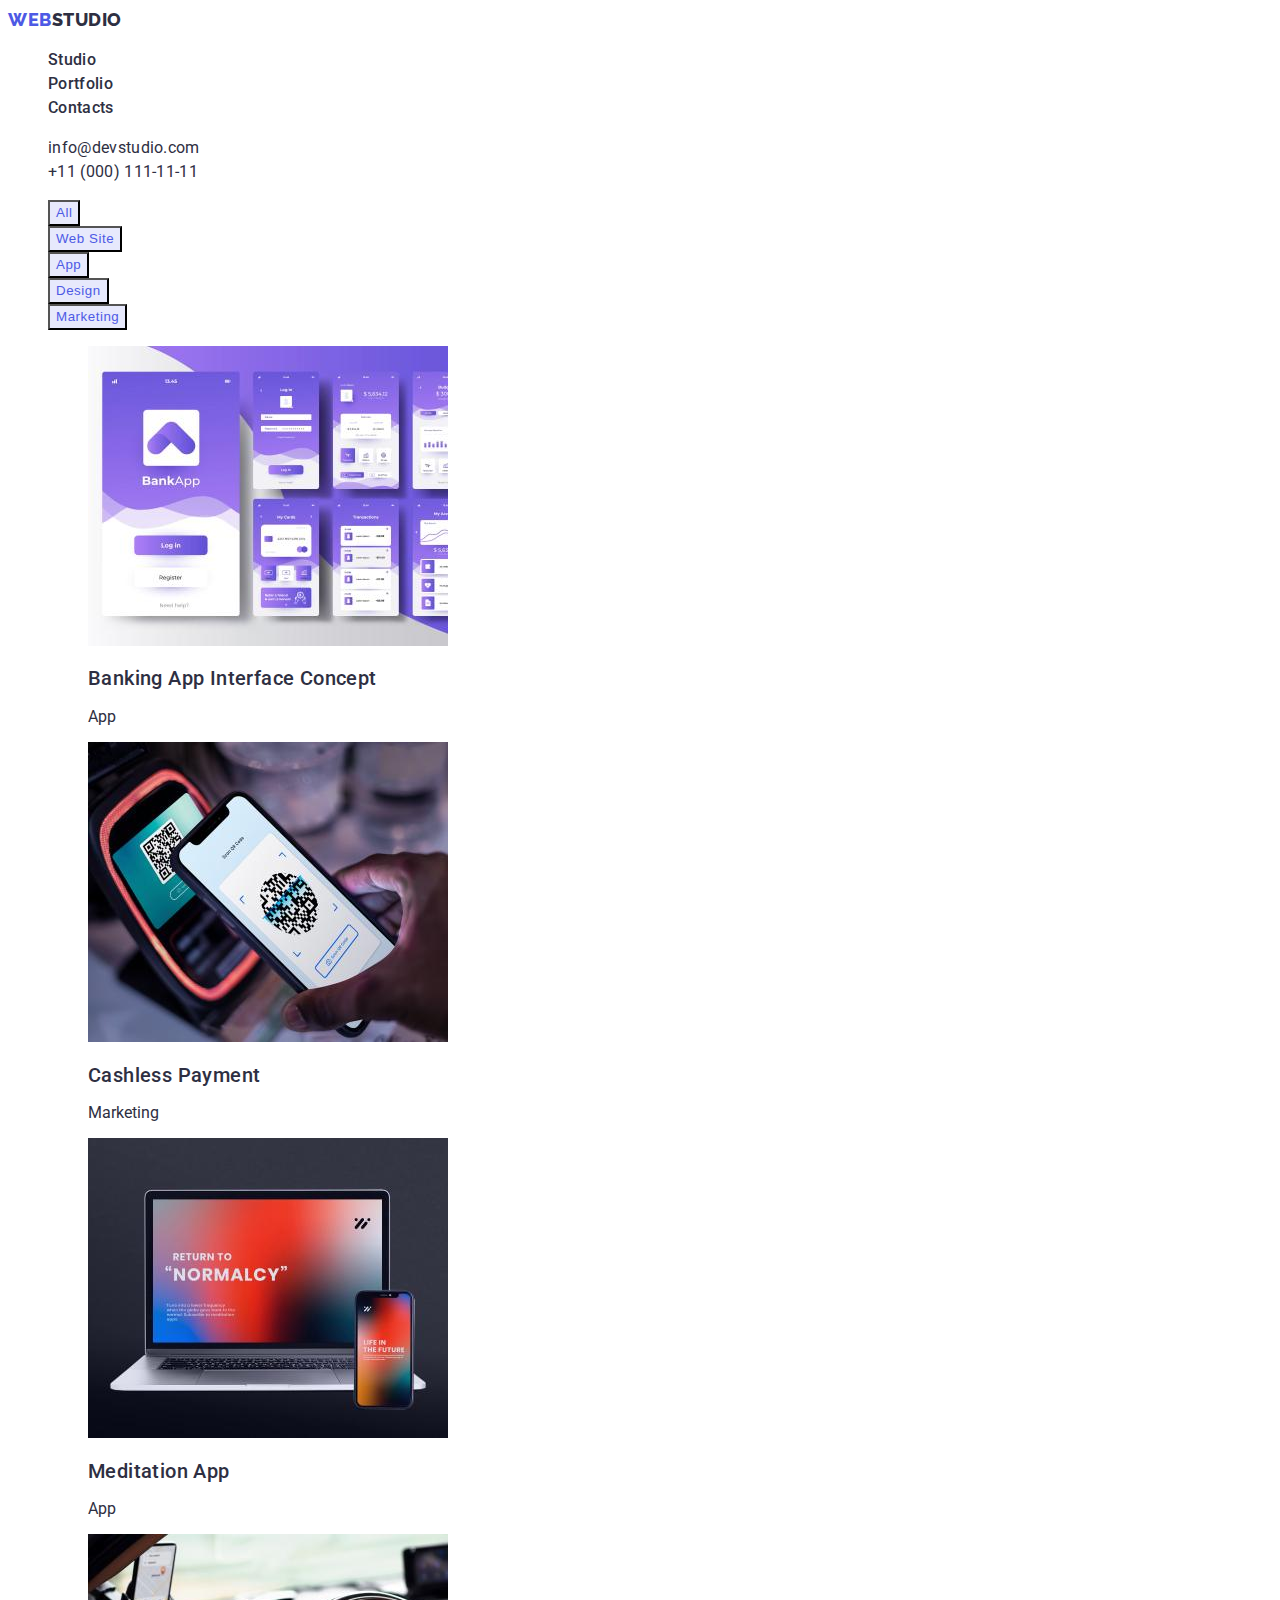
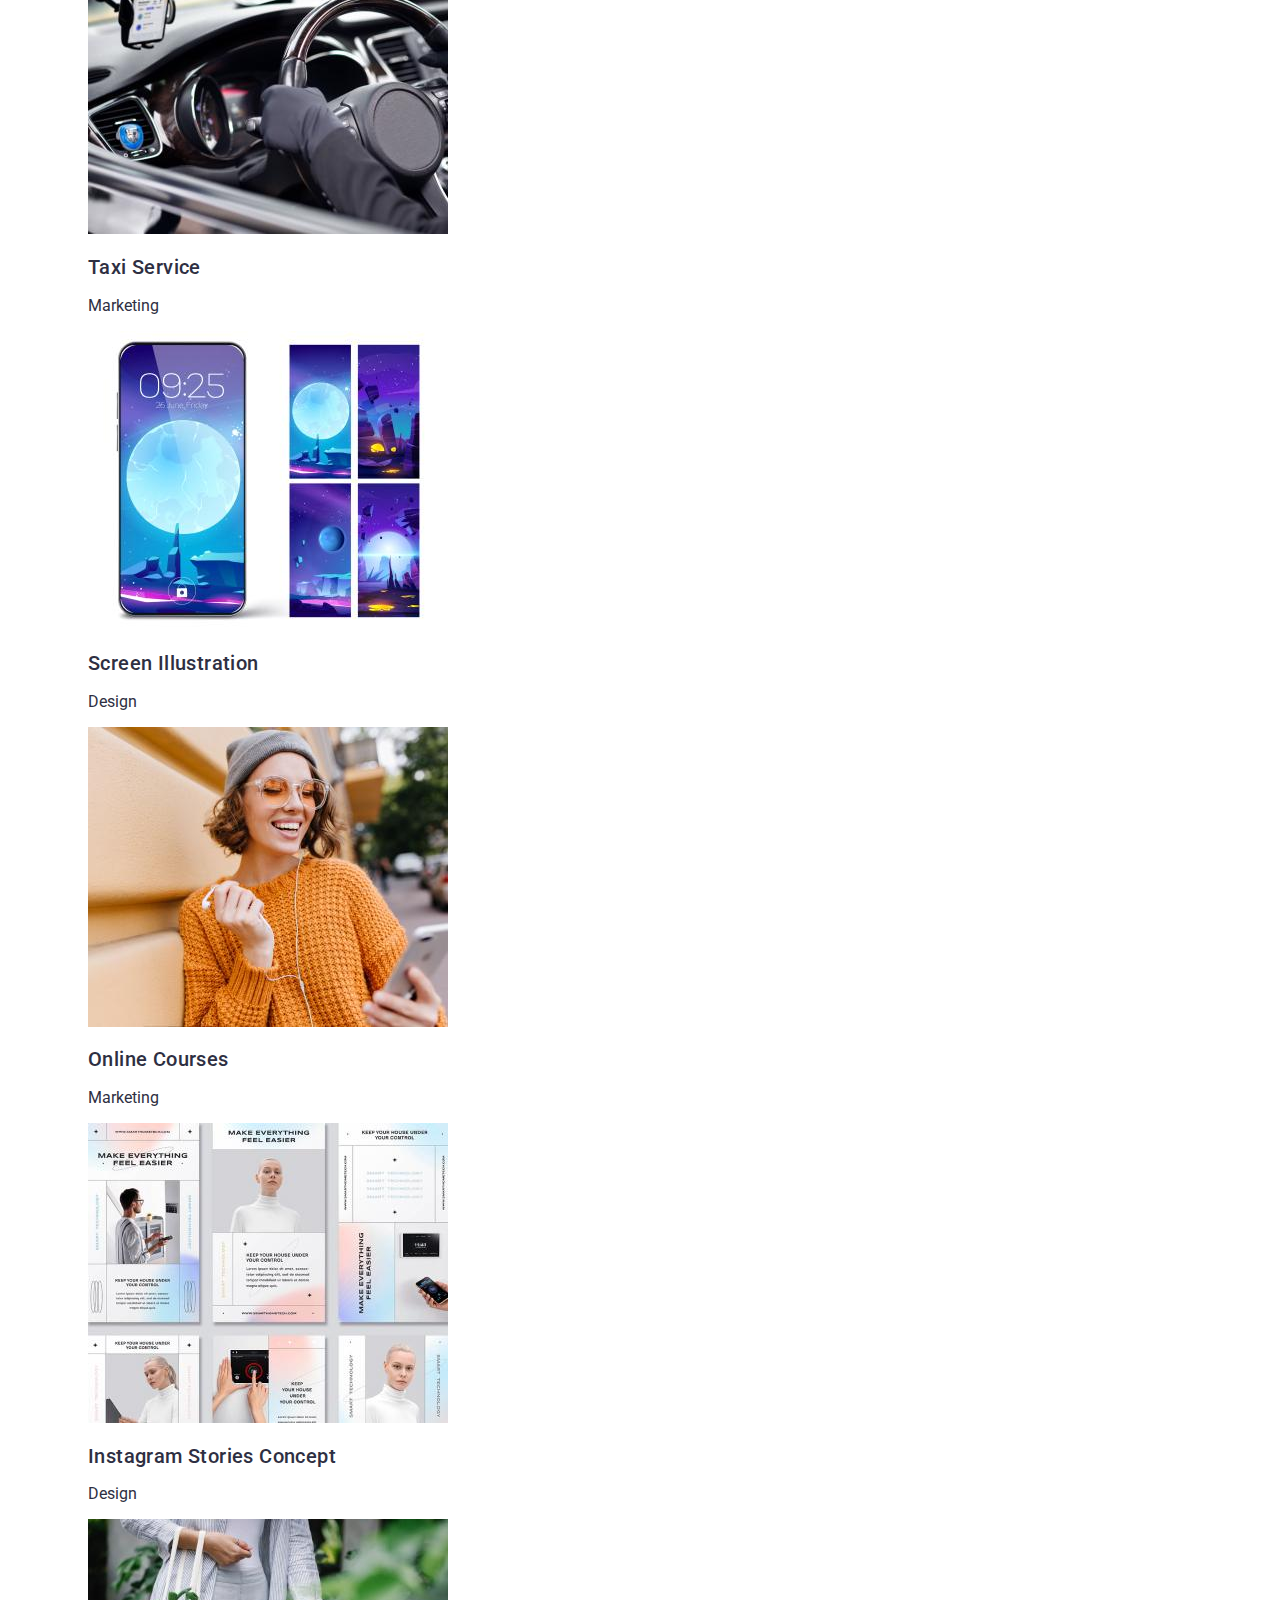
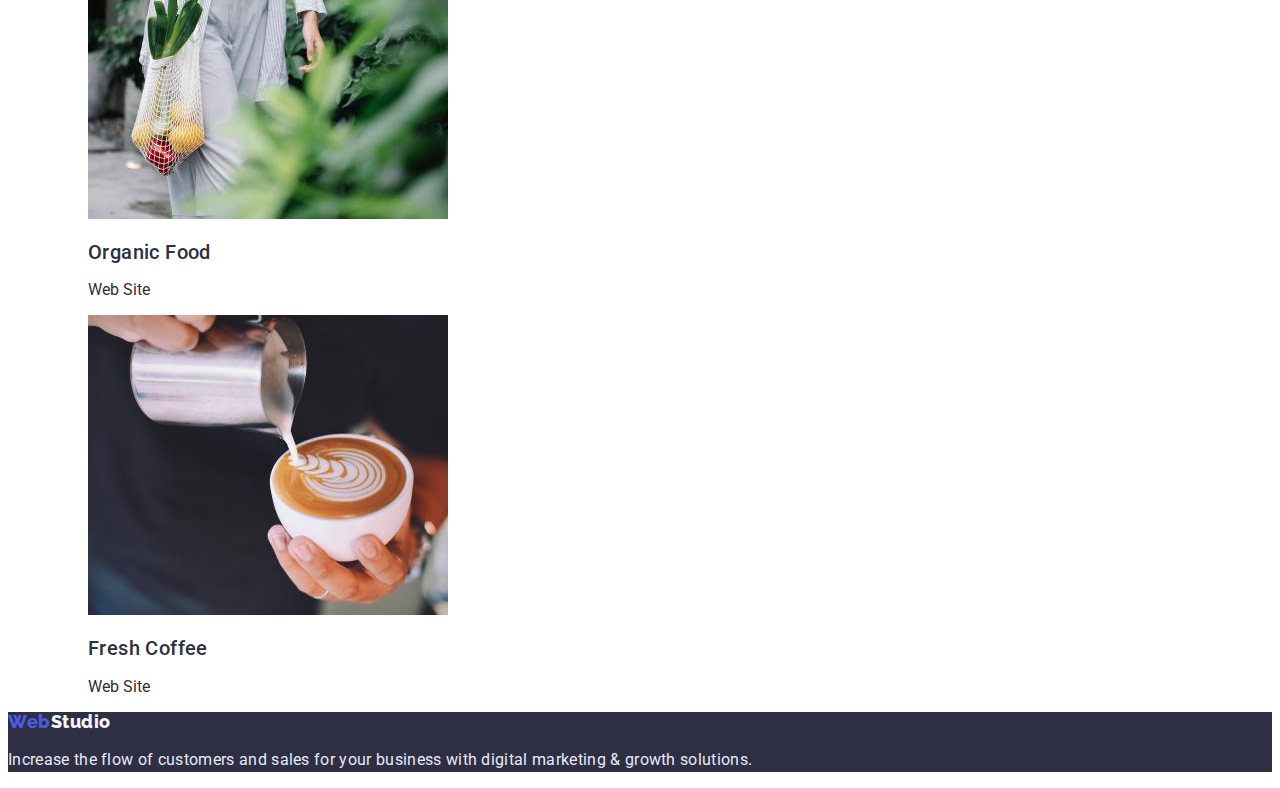
==== portfolio.html @ 2e4c2992 "update index.html" ====
<!DOCTYPE html>
<html lang="en">
<head>
    <meta charset="UTF-8">
    <meta http-equiv="X-UA-Compatible" content="IE=edge">
    <meta name="viewport" content="width=device-width, initial-scale=1.0">
    <title>Web Studio</title>
    <link rel="preconnect" href="https://fonts.googleapis.com">
    <link rel="preconnect" href="https://fonts.gstatic.com" crossorigin>
    <link href="https://fonts.googleapis.com/css2?family=Raleway:wght@800&family=Roboto:wght@400;500;700;900&display=swap"
        rel="stylesheet">
    <link rel="stylesheet" href="./css/styles.css">
</head>
<body>
    <header>
        <nav class="header-navigation">
            <a href="./index.html" class="logo-link link">Web<span class="logo-part link">Studio</span></a>
            <ul class="header-list link list">
                <li><a href="./index.html" class="header-item link">Studio</a></li>
                <li><a href="./portfolio.html" class="header-item link">Portfolio</a></li>
                <li><a href="#" class="header-item link">Contacts</a></li>
            </ul>
        </nav>
        <address>
            <ul class="header-contacts list">
                <li><a href="mailto:info@devstudio.com" class="header-mail link list">info@devstudio.com</a></li>
                <li><a href="tel:+110001111111" class="header-phone link list">+11 (000) 111-11-11</a></li>
            </ul>
        </address>
    </header>

<ul class="list">
    <li><button type="button" class="portfolio-btn list ">All</button></li>
    <li><button type="button" class="portfolio-btn list ">Web Site</button></li>
    <li><button type="button" class="portfolio-btn list ">App</button></li>
    <li><button type="button" class="portfolio-btn list ">Design</button></li>
    <li><button type="button" class="portfolio-btn list ">Marketing</button></li>
</ul>
<main>
    <h1 class="visually-hidden">Our portfolio</h1>
    <ul>
<ul class="list">
    <li>
        <img src="./images/banking app.jpg" alt="banking app interface"  width="360">
            <h2 class="portfolio-list-title">Banking App Interface Concept</h2>
                <p>App</p>
    </li>
    <li>
        <img src="./images/cashless payment.jpg" alt="paying with phone" width="360">
            <h2 class="portfolio-list-title">Cashless Payment</h2>
                <p>Marketing</p>
    </li>
    <li>
        <img src="./images/meditation app.jpg" alt="laptop" width="360">
            <h2 class="portfolio-list-title">Meditation App</h2>
                <p>App</p>
    </li>
    <li>
        <img src="./images/taxi.jpg" alt="car" width="360">
            <h2 class="portfolio-list-title">Taxi Service</h2>
                <p>Marketing</p>
    </li>
    <li>
        <img src="./images/screen illustration.jpg" alt="phone" width="360">
            <h2 class="portfolio-list-title">Screen Illustration</h2>
                <p>Design</p>
    </li>
    <li>
        <img src="./images/online courses.jpg" alt="smiling girl" width="360">
            <h2 class="portfolio-list-title">Online Courses</h2>
                <p>Marketing</p>
    </li>
    <li>
        <img src="./images/instagram.jpg" alt="instagram designs" width="360">
            <h2 class="portfolio-list-title">Instagram Stories Concept</h2>
                <p>Design</p>
    </li>
    <li>
        <img src="./images/organic food.jpg" alt="woman with fruits" width="360">
            <h2 class="portfolio-list-title">Organic Food</h2>
                <p>Web Site</p>
    </li>
    <li>
        <img src="./images/coffee.jpg" alt="coffee" width="360">
            <h2 class="portfolio-list-title">Fresh Coffee</h2>
                <p>Web Site</p>
    </li>
</ul>
    </ul>
</main>

<footer class="footer">
    <a href="./index.html" class="footer-logo link">Web<span class="footer-logo-part">Studio</span></a>
    <p class="footer-text">Increase the flow of customers and sales for your business with digital marketing & growth
        solutions.</p>

</footer>
</body>
</html>
---- css/styles.css ----
body {
    font-family: 'Roboto';
    color: #2E2F42;
}
.list {
    list-style: none;
}
.link {
    text-decoration: none;
}
.visually-hidden {
    position: absolute;
    white-space: nowrap;
    width: 1px;
    height: 1px;
    overflow: hidden;
    border: 0;
    padding: 0;
    clip: rect(0 0 0 0);
    clip-path: inset(50%);
    margin: -1px;
}
.logo-link {
    font-family: 'Raleway';
        font-weight: 800;
        font-size: 18px;
        line-height: 1.33;
        letter-spacing: 0.03em;
        text-transform: uppercase;
        color: #4D5AE5;
}

.logo-part {
font-family: 'Raleway';
    font-weight: 800;
    font-size: 18px;
    line-height: 1.33;
    letter-spacing: 0.03em;
    text-transform: uppercase;
    color: #2E2F42;
}

.header-list {
font-weight: 500;
    font-size: 16px;
    line-height: 1.5;
    letter-spacing: 0.02em;
}

.header-item {
font-weight: 500; 
color: #2E2F42;
font-size: 16px;
line-height: 1.5;
letter-spacing: 0.02em;
}

.header-item:hover {
color: #4D5AE5;
}

.header-contacts {
    font-style: normal;
    font-weight: 400;
    font-size: 16px;
    line-height: 1.5;
    letter-spacing: 0.02em;
}
.header-mail {
    font-size: 16px;
    line-height: 1.5;
    letter-spacing: 0.02em;
    color: #2E2F42;
}
.header-mail:hover {
    color: #404BBF;
}

.header-phone {
    font-size: 16px;
    line-height: 1.5;
    letter-spacing: 0.02em;
    color: #2E2F42;
}
.header-phone:hover {
    color: #404BBF
}

.hero-section {
    background-color: #2E2F42;
}
.hero-title {
     font-weight: 700;
        font-size: 56px;
        letter-spacing: 0.02em;
        line-break: 1.07;
        color: #FFFFFF;
}
.hero-btn {
        font-style: normal;
        font-weight: 500;
        font-size: 16px;
        line-height: 1.5;
        align-items: center;
        letter-spacing: 0.04em;
        cursor: pointer;
            border: none;
    color: #FFFFFF;
    background-color: #4D5AE5;
}
.hero-btn:hover {
    background-color: #404BBF;
}
.section-title {
        font-weight: 500;
        font-size: 20px;
        line-height: 1.2;
}
.section-text {
        font-weight: 400;
        font-size: 16px;
        line-height: 1.5;
        letter-spacing: 0.02em;
}
.second-title {
        font-weight: 700;
        font-size: 36px;
        line-height: 1.11;
        letter-spacing: 0.02em;
        text-transform: capitalize;
}
.team-section {
    background-color: #F4F4FD
}
.team-title {
    font-weight: 700;
        font-size: 36px;
        line-height: 1.11;
        letter-spacing: 0.02em;
        text-transform: capitalize;
}
.team-names {
    font-weight: 500;
        font-size: 20px;
        line-height: 1.2;
        letter-spacing: 0.02em;
}

.team-description {
    font-weight: 400;
        font-size: 16px;
        line-height: 1.5;
        letter-spacing: 0.02em;
}
.cards {
    background-color: #FFFFFF;
}
.footer {
    background-color: #2E2F42;
}
.footer-logo {
    color: #4D5AE5;
    font-family: 'Raleway';
        font-weight: 800;
        font-size: 18px;
        letter-spacing: 0.03em;;
        line-height: 1.16
    }

.footer-logo-part {
    color: #F4F4FD;
}
.footer-text {
    color: #E7E9FC;
    font-weight: 400;
        font-size: 16px;
        line-height: 1.5;
        letter-spacing: 0.02em;
}
.portfolio-btn {
    color: #4D5AE5;
    background-color: #E7E9FC;
    font-weight: 500;
        line-height: 1.5;
        letter-spacing: 0.04em;
}
.portfolio-btn:hover {
    color: #FFFFFF;
    background-color: #404BBF;
}
.portfolio-list-title {
    font-weight: 500;
        font-size: 20px;
        line-height: 1.2;
        letter-spacing: 0.02em;
}
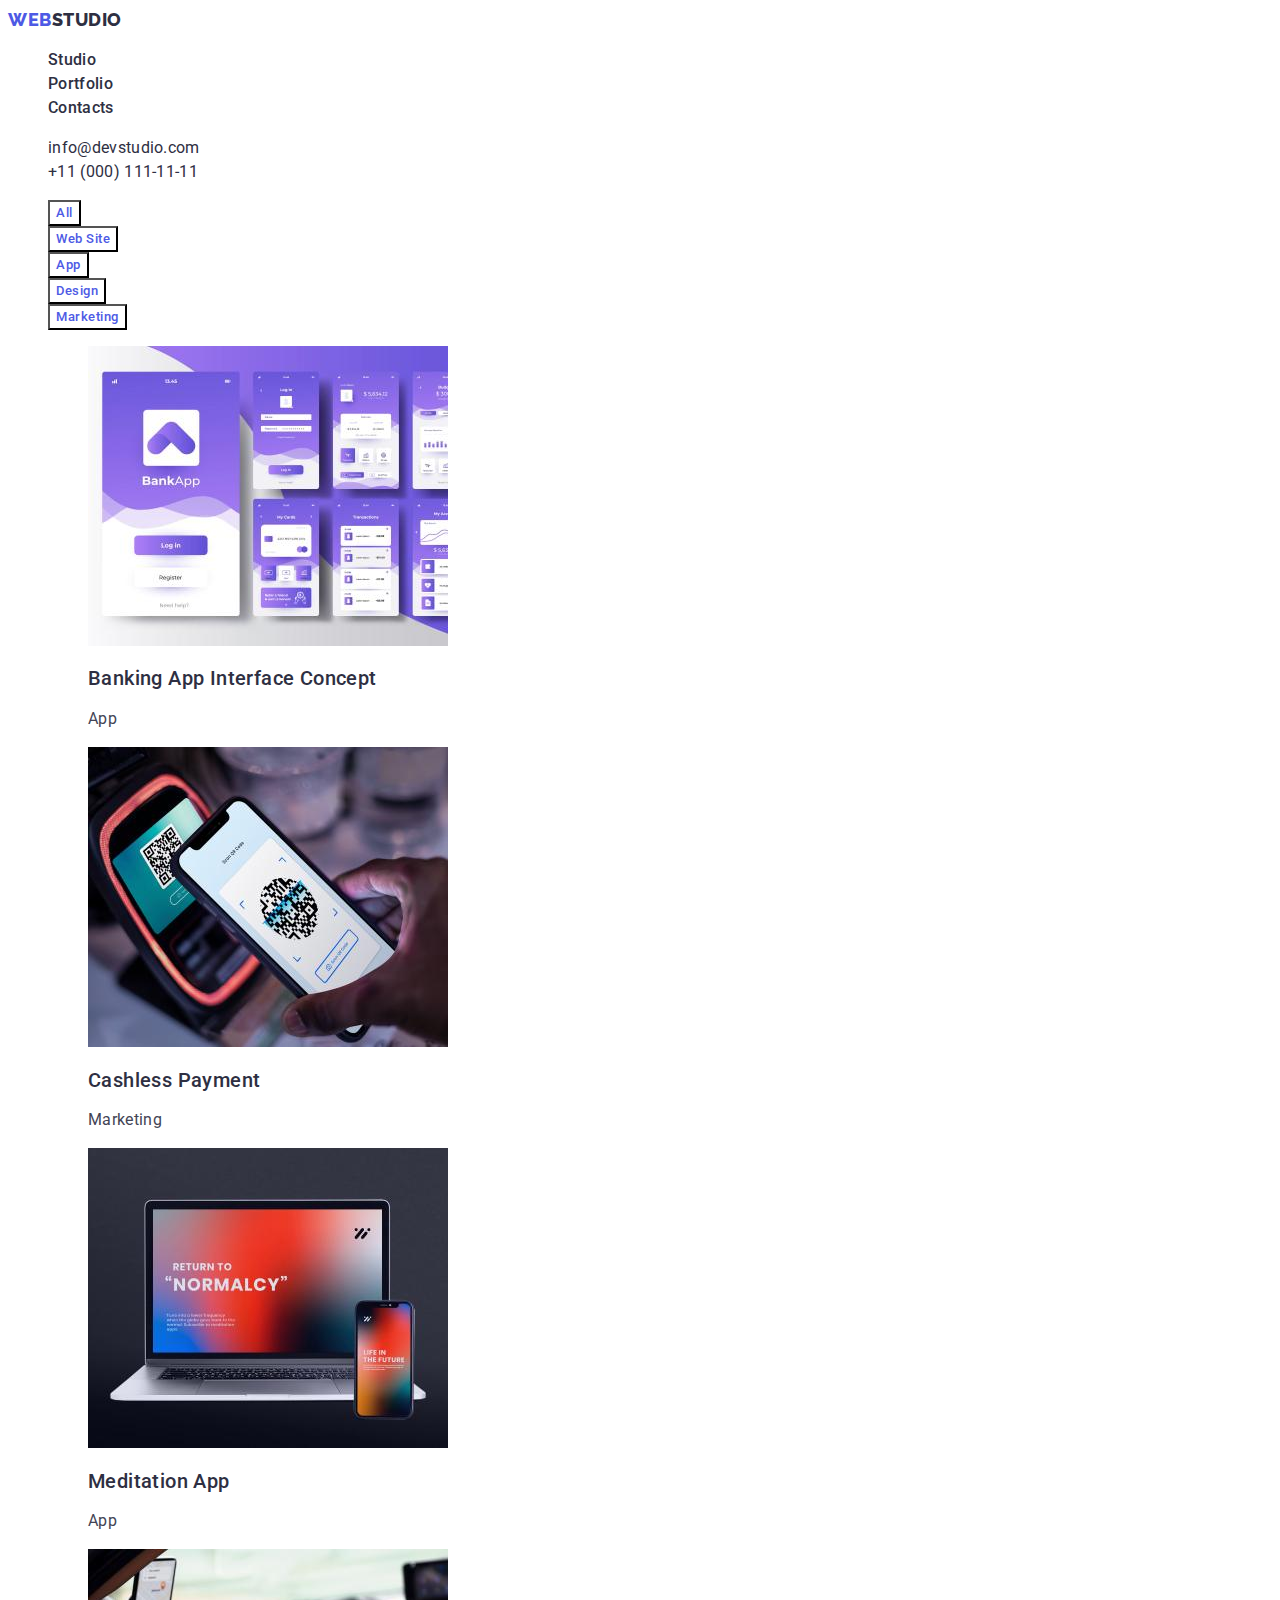
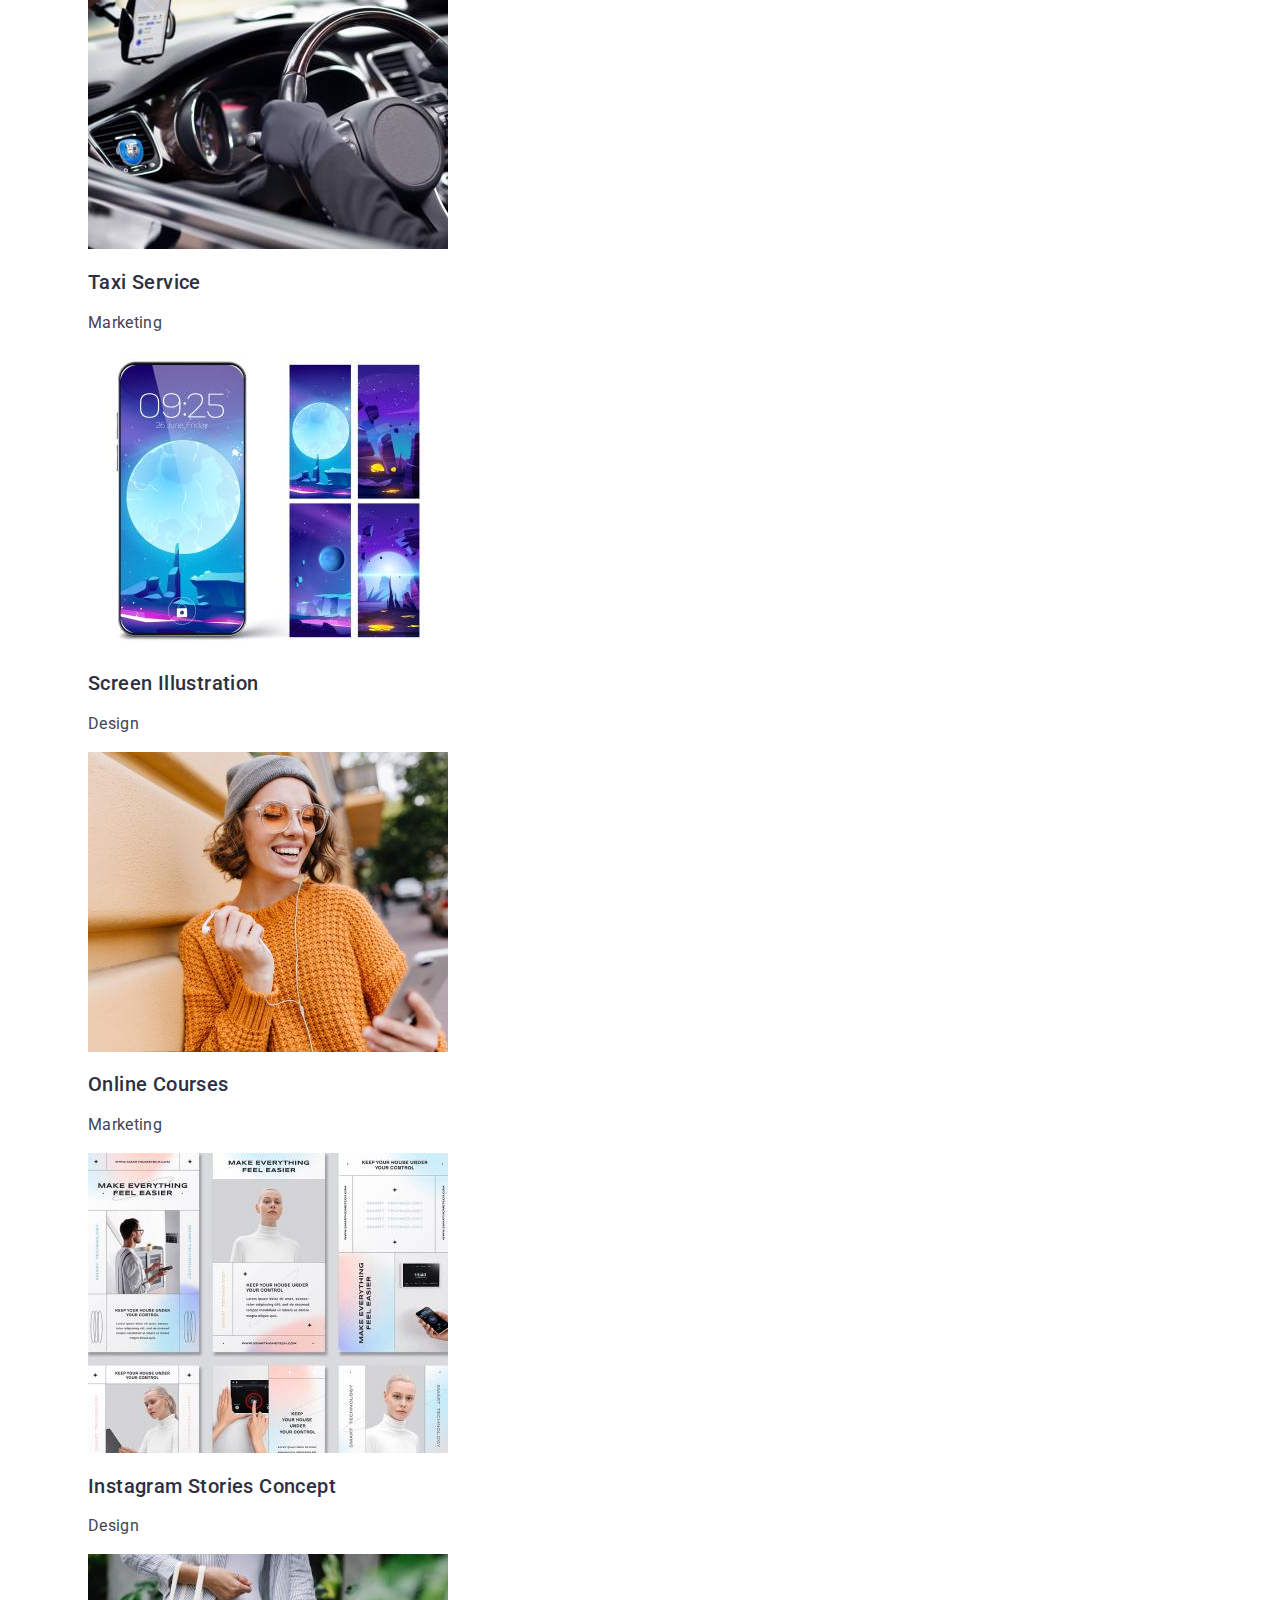
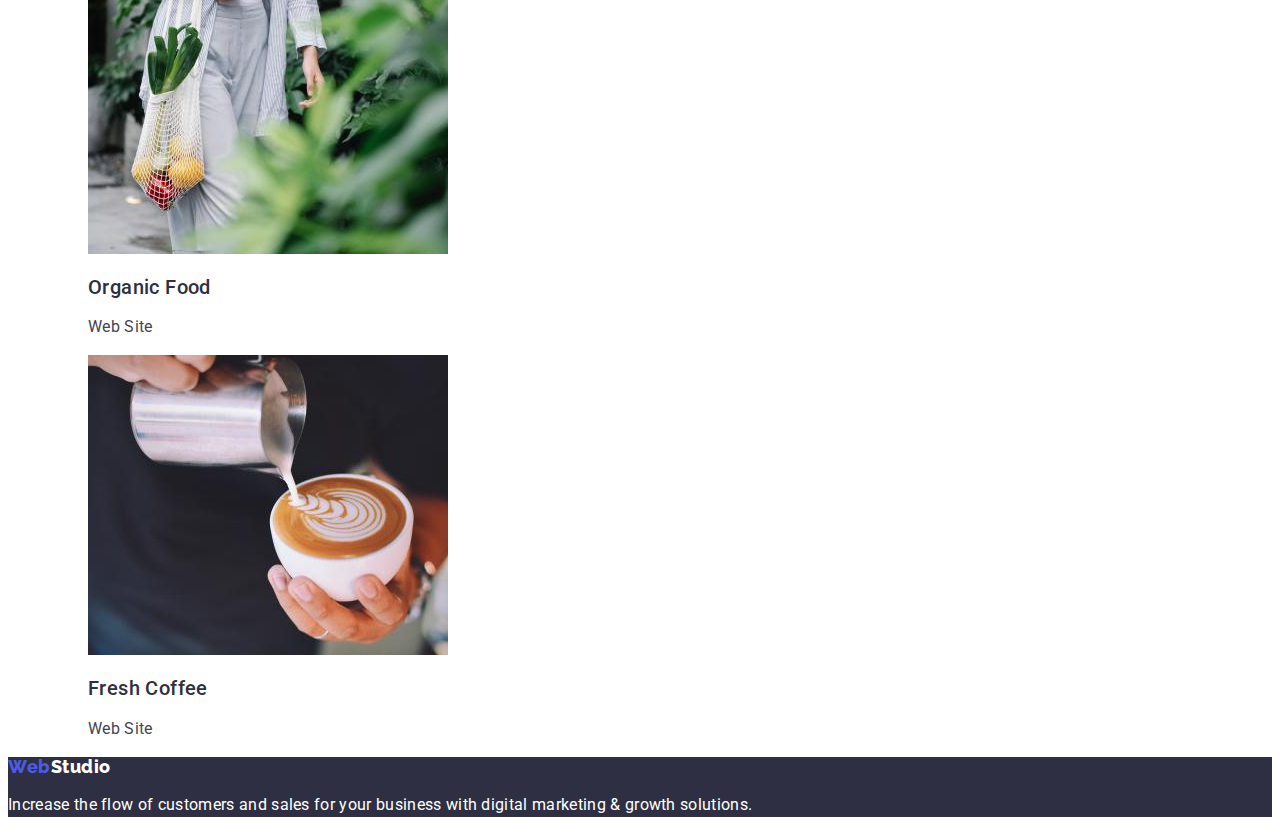
==== commit cb2dc38d: "update index.html" ====
--- a/portfolio.html
+++ b/portfolio.html
@@ -28,7 +28,9 @@
             </ul>
         </address>
     </header>
-
+<main>
+    <section>
+        <h1 class="visually-hidden">Our portfolio</h1>
 <ul class="list">
     <li><button type="button" class="portfolio-btn list ">All</button></li>
     <li><button type="button" class="portfolio-btn list ">Web Site</button></li>
@@ -36,57 +38,57 @@
     <li><button type="button" class="portfolio-btn list ">Design</button></li>
     <li><button type="button" class="portfolio-btn list ">Marketing</button></li>
 </ul>
-<main>
-    <h1 class="visually-hidden">Our portfolio</h1>
+
     <ul>
 <ul class="list">
     <li>
         <img src="./images/banking app.jpg" alt="banking app interface"  width="360">
             <h2 class="portfolio-list-title">Banking App Interface Concept</h2>
-                <p>App</p>
+                <p class="portfolio-text">App</p>
     </li>
     <li>
         <img src="./images/cashless payment.jpg" alt="paying with phone" width="360">
             <h2 class="portfolio-list-title">Cashless Payment</h2>
-                <p>Marketing</p>
+                <p class="portfolio-text">Marketing</p>
     </li>
     <li>
         <img src="./images/meditation app.jpg" alt="laptop" width="360">
             <h2 class="portfolio-list-title">Meditation App</h2>
-                <p>App</p>
+                <p class="portfolio-text">App</p>
     </li>
     <li>
         <img src="./images/taxi.jpg" alt="car" width="360">
             <h2 class="portfolio-list-title">Taxi Service</h2>
-                <p>Marketing</p>
+                <p class="portfolio-text">Marketing</p>
     </li>
     <li>
         <img src="./images/screen illustration.jpg" alt="phone" width="360">
             <h2 class="portfolio-list-title">Screen Illustration</h2>
-                <p>Design</p>
+                <p class="portfolio-text">Design</p>
     </li>
     <li>
         <img src="./images/online courses.jpg" alt="smiling girl" width="360">
             <h2 class="portfolio-list-title">Online Courses</h2>
-                <p>Marketing</p>
+                <p class="portfolio-text">Marketing</p>
     </li>
     <li>
         <img src="./images/instagram.jpg" alt="instagram designs" width="360">
             <h2 class="portfolio-list-title">Instagram Stories Concept</h2>
-                <p>Design</p>
+                <p class="portfolio-text">Design</p>
     </li>
     <li>
         <img src="./images/organic food.jpg" alt="woman with fruits" width="360">
             <h2 class="portfolio-list-title">Organic Food</h2>
-                <p>Web Site</p>
+                <p class="portfolio-text">Web Site</p>
     </li>
     <li>
         <img src="./images/coffee.jpg" alt="coffee" width="360">
             <h2 class="portfolio-list-title">Fresh Coffee</h2>
-                <p>Web Site</p>
+                <p class="portfolio-text">Web Site</p>
     </li>
 </ul>
     </ul>
+    </section>
 </main>
 
 <footer class="footer">
--- a/css/styles.css
+++ b/css/styles.css
@@ -1,6 +1,15 @@
+:root {
+    --primary-text-color:#2E2F42;
+    --title-text-color:#FFFFFF;
+    --accent-color:#4D5AE5;
+    --background-title-color:#2E2F42;
+    --btn-hover-color:#404BBF;
+    --team-section-color:#F4F4FD;
+    --secondary-text-color:#434455;
+}
 body {
-    font-family: 'Roboto';
-    color: #2E2F42;
+    font-family: 'Roboto', sans-serif;
+    color: var(--primary-text-color);
 }
 .list {
     list-style: none;
@@ -21,123 +30,109 @@
     margin: -1px;
 }
 .logo-link {
-    font-family: 'Raleway';
+    font-family: 'Raleway',sans-serif;
         font-weight: 800;
         font-size: 18px;
         line-height: 1.33;
         letter-spacing: 0.03em;
         text-transform: uppercase;
-        color: #4D5AE5;
+        color: var(--accent-color);
 }
 
 .logo-part {
-font-family: 'Raleway';
-    font-weight: 800;
-    font-size: 18px;
-    line-height: 1.33;
-    letter-spacing: 0.03em;
-    text-transform: uppercase;
-    color: #2E2F42;
-}
-
-.header-list {
-font-weight: 500;
-    font-size: 16px;
-    line-height: 1.5;
-    letter-spacing: 0.02em;
+    color: var(--primary-text-color);
 }
 
 .header-item {
 font-weight: 500; 
-color: #2E2F42;
+color: var(--primary-text-color);
 font-size: 16px;
 line-height: 1.5;
 letter-spacing: 0.02em;
 }
 
-.header-item:hover {
-color: #4D5AE5;
+.header-item:hover,
+.header-item:focus {
+color: var(--accent-color);
 }
 
 .header-contacts {
     font-style: normal;
-    font-weight: 400;
     font-size: 16px;
     line-height: 1.5;
     letter-spacing: 0.02em;
+    color: var(--primary-text-color);
 }
 .header-mail {
-    font-size: 16px;
-    line-height: 1.5;
-    letter-spacing: 0.02em;
-    color: #2E2F42;
+    color: var(--primary-text-color);
 }
-.header-mail:hover {
-    color: #404BBF;
+.header-phone {
+    color: var(--primary-text-color);
+}
+.header-mail:hover,
+.header-mail:focus {
+    color:var(--accent-color);
 }
 
-.header-phone {
-    font-size: 16px;
-    line-height: 1.5;
-    letter-spacing: 0.02em;
-    color: #2E2F42;
-}
-.header-phone:hover {
-    color: #404BBF
+.header-phone:hover,
+.header-phone:focus {
+    color: var(--accent-color)
 }
 
 .hero-section {
-    background-color: #2E2F42;
+    background-color:var(--background-title-color);
 }
 .hero-title {
-     font-weight: 700;
         font-size: 56px;
         letter-spacing: 0.02em;
-        line-break: 1.07;
-        color: #FFFFFF;
+        text-align: center;
+        color: var(--title-text-color);
+        line-height: 1.07;
 }
 .hero-btn {
-        font-style: normal;
         font-weight: 500;
         font-size: 16px;
         line-height: 1.5;
-        align-items: center;
         letter-spacing: 0.04em;
         cursor: pointer;
             border: none;
-    color: #FFFFFF;
-    background-color: #4D5AE5;
+    color: var(--title-text-color);
+    background-color: var(--accent-color);
+    font-family:'Roboto',sans-serif ;
 }
-.hero-btn:hover {
-    background-color: #404BBF;
+.hero-btn:hover,
+.hero-btn:focus {
+    background-color: var(--btn-hover-color);
 }
 .section-title {
         font-weight: 500;
         font-size: 20px;
         line-height: 1.2;
+        letter-spacing: 0.02em;
 }
 .section-text {
-        font-weight: 400;
         font-size: 16px;
         line-height: 1.5;
         letter-spacing: 0.02em;
+        color: var(--secondary-text-color)
 }
 .second-title {
-        font-weight: 700;
         font-size: 36px;
         line-height: 1.11;
         letter-spacing: 0.02em;
         text-transform: capitalize;
+        text-align: center;
 }
 .team-section {
-    background-color: #F4F4FD
+    background-color: var(--team-section-color)
 }
 .team-title {
-    font-weight: 700;
         font-size: 36px;
         line-height: 1.11;
         letter-spacing: 0.02em;
         text-transform: capitalize;
+        text-align: center;
+        line-height: 1.11;
 }
 .team-names {
     font-weight: 500;
@@ -151,16 +146,17 @@
         font-size: 16px;
         line-height: 1.5;
         letter-spacing: 0.02em;
+        color: var(--secondary-text-color);
 }
 .cards {
-    background-color: #FFFFFF;
+    background-color: var(--title-text-color);
 }
 .footer {
-    background-color: #2E2F42;
+    background-color: var(--background-title-color);
 }
 .footer-logo {
-    color: #4D5AE5;
-    font-family: 'Raleway';
+    color: var(--accent-color);
+    font-family: 'Raleway',sans-serif;
         font-weight: 800;
         font-size: 18px;
         letter-spacing: 0.03em;;
@@ -168,29 +164,36 @@
     }
 
 .footer-logo-part {
-    color: #F4F4FD;
+    color: var(--title-text-color);
 }
 .footer-text {
-    color: #E7E9FC;
-    font-weight: 400;
+    color: var(--title-text-color);
         font-size: 16px;
         line-height: 1.5;
         letter-spacing: 0.02em;
 }
 .portfolio-btn {
-    color: #4D5AE5;
-    background-color: #E7E9FC;
+    color: var(--accent-color);
+    background-color: var(--title-text-color);
     font-weight: 500;
         line-height: 1.5;
         letter-spacing: 0.04em;
+        cursor: pointer;
+        font-family: 'Roboto', sans-serif;
 }
-.portfolio-btn:hover {
-    color: #FFFFFF;
-    background-color: #404BBF;
+.portfolio-btn:hover,
+.portfolio-btn:focus {
+    color:var(--title-text-color);
+    background-color: var(--btn-hover-color);
 }
 .portfolio-list-title {
     font-weight: 500;
         font-size: 20px;
         line-height: 1.2;
         letter-spacing: 0.02em;
+}
+.portfolio-text {
+    color: var(--secondary-text-color);
+    line-height: 1.5;
+        letter-spacing: 0.02em;
 }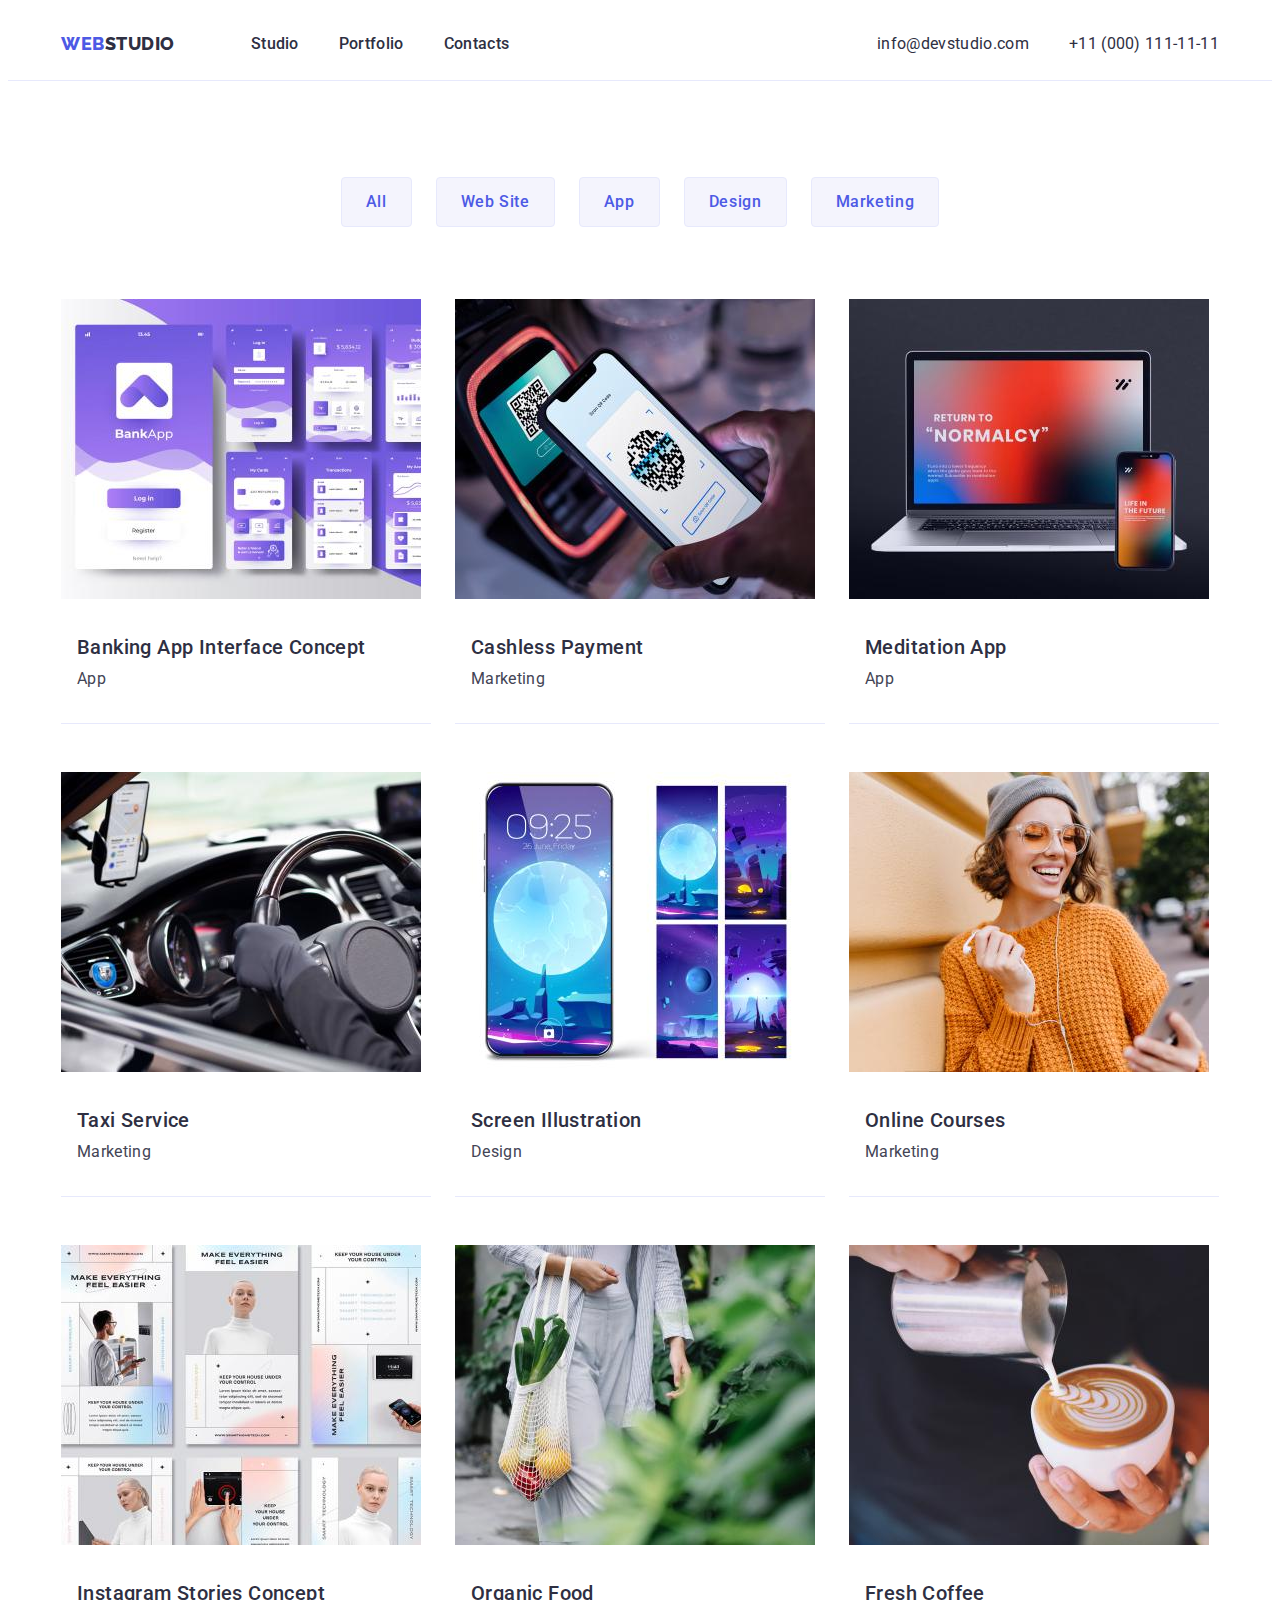
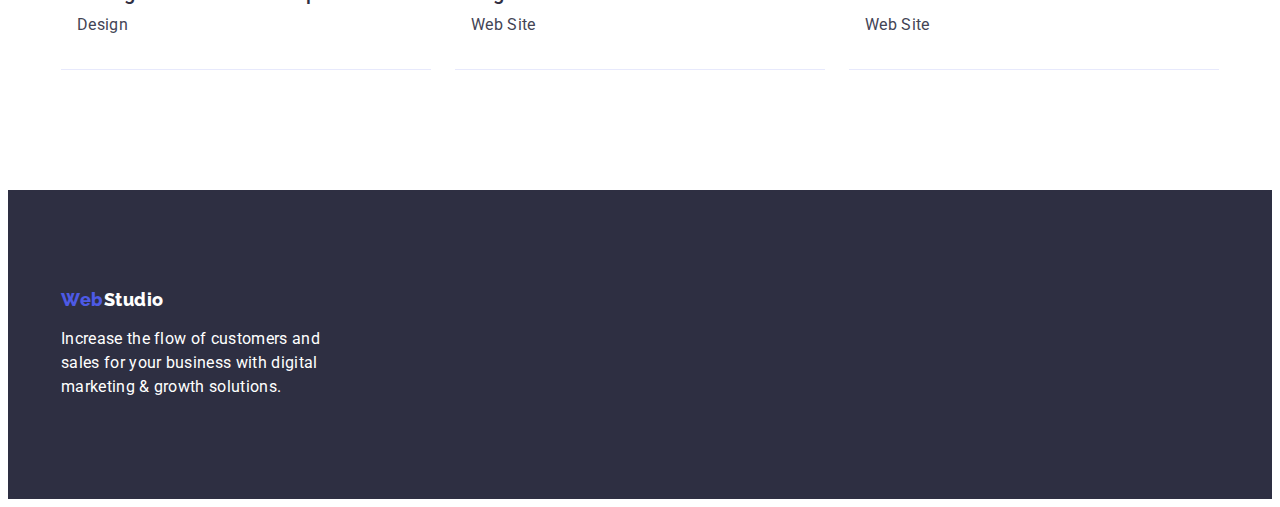
==== commit e144adb8: "updete index.html" ====
--- a/portfolio.html
+++ b/portfolio.html
@@ -9,13 +9,17 @@
     <link rel="preconnect" href="https://fonts.gstatic.com" crossorigin>
     <link href="https://fonts.googleapis.com/css2?family=Raleway:wght@800&family=Roboto:wght@400;500;700;900&display=swap"
         rel="stylesheet">
+        <link rel="stylesheet" href="https://cdnjs.cloudflare.com/ajax/libs/modern-normalize/1.1.0/modern-normalize.min.css"
+            integrity="sha512-wpPYUAdjBVSE4KJnH1VR1HeZfpl1ub8YT/NKx4PuQ5NmX2tKuGu6U/JRp5y+Y8XG2tV+wKQpNHVUX03MfMFn9Q=="
+            crossorigin="anonymous" referrerpolicy="no-referrer" />
     <link rel="stylesheet" href="./css/styles.css">
 </head>
 <body>
-    <header>
+<header class="header-portfolio">
+    <div class="container header-container">
         <nav class="header-navigation">
-            <a href="./index.html" class="logo-link link">Web<span class="logo-part link">Studio</span></a>
-            <ul class="header-list link list">
+            <a href="./index.html" class="logo-link link">Web<span class="logo-part">Studio</span></a>
+            <ul class="header-list list">
                 <li><a href="./index.html" class="header-item link">Studio</a></li>
                 <li><a href="./portfolio.html" class="header-item link">Portfolio</a></li>
                 <li><a href="#" class="header-item link">Contacts</a></li>
@@ -23,79 +27,95 @@
         </nav>
         <address>
             <ul class="header-contacts list">
-                <li><a href="mailto:info@devstudio.com" class="header-mail link list">info@devstudio.com</a></li>
-                <li><a href="tel:+110001111111" class="header-phone link list">+11 (000) 111-11-11</a></li>
+                <li><a href="mailto:info@devstudio.com" class="header-mail link">info@devstudio.com</a></li>
+                <li><a href="tel:+110001111111" class="header-phone link">+11 (000) 111-11-11</a></li>
             </ul>
         </address>
-    </header>
+    </div>
+</header>
 <main>
-    <section>
+    <section class="btn-section">
+        <div class="container">
         <h1 class="visually-hidden">Our portfolio</h1>
-<ul class="list">
+<ul class="portfolio-btn-list list">
     <li><button type="button" class="portfolio-btn list ">All</button></li>
     <li><button type="button" class="portfolio-btn list ">Web Site</button></li>
     <li><button type="button" class="portfolio-btn list ">App</button></li>
     <li><button type="button" class="portfolio-btn list ">Design</button></li>
     <li><button type="button" class="portfolio-btn list ">Marketing</button></li>
 </ul>
-
-    <ul>
-<ul class="list">
-    <li>
+</div>
+</section>
+<section class="portfolio-section">
+    <div class="container">
+<ul class="portfolio-cards list">
+    <li class="portfolio-item">
         <img src="./images/banking app.jpg" alt="banking app interface"  width="360">
-            <h2 class="portfolio-list-title">Banking App Interface Concept</h2>
+        <div class="portfolio-sublist">    
+        <h2 class="portfolio-list-title">Banking App Interface Concept</h2>
                 <p class="portfolio-text">App</p>
+                </div>
     </li>
-    <li>
+    <li class="portfolio-item">
         <img src="./images/cashless payment.jpg" alt="paying with phone" width="360">
-            <h2 class="portfolio-list-title">Cashless Payment</h2>
+            <div class="portfolio-sublist"><h2 class="portfolio-list-title">Cashless Payment</h2>
                 <p class="portfolio-text">Marketing</p>
+            </div>
     </li>
-    <li>
+    <li class="portfolio-item">
         <img src="./images/meditation app.jpg" alt="laptop" width="360">
-            <h2 class="portfolio-list-title">Meditation App</h2>
+            <div class="portfolio-sublist"><h2 class="portfolio-list-title">Meditation App</h2>
                 <p class="portfolio-text">App</p>
+            </div>
     </li>
-    <li>
+    <li class="portfolio-item">
         <img src="./images/taxi.jpg" alt="car" width="360">
-            <h2 class="portfolio-list-title">Taxi Service</h2>
+            <div class="portfolio-sublist"><h2 class="portfolio-list-title">Taxi Service</h2>
                 <p class="portfolio-text">Marketing</p>
+            </div>
     </li>
-    <li>
+    <li class="portfolio-item">
         <img src="./images/screen illustration.jpg" alt="phone" width="360">
-            <h2 class="portfolio-list-title">Screen Illustration</h2>
+            <div class="portfolio-sublist"><h2 class="portfolio-list-title">Screen Illustration</h2>
                 <p class="portfolio-text">Design</p>
+            </div>
     </li>
-    <li>
+    <li class="portfolio-item">
         <img src="./images/online courses.jpg" alt="smiling girl" width="360">
-            <h2 class="portfolio-list-title">Online Courses</h2>
+            <div class="portfolio-sublist"><h2 class="portfolio-list-title">Online Courses</h2>
                 <p class="portfolio-text">Marketing</p>
+            </div>
     </li>
-    <li>
+    <li class="portfolio-item">
         <img src="./images/instagram.jpg" alt="instagram designs" width="360">
-            <h2 class="portfolio-list-title">Instagram Stories Concept</h2>
+            <div class="portfolio-sublist"><h2 class="portfolio-list-title">Instagram Stories Concept</h2>
                 <p class="portfolio-text">Design</p>
+            </div>
     </li>
-    <li>
+    <li class="portfolio-item">
         <img src="./images/organic food.jpg" alt="woman with fruits" width="360">
-            <h2 class="portfolio-list-title">Organic Food</h2>
+            <div class="portfolio-sublist"><h2 class="portfolio-list-title">Organic Food</h2>
                 <p class="portfolio-text">Web Site</p>
+                </div>
     </li>
-    <li>
+    <li class="portfolio-item">
         <img src="./images/coffee.jpg" alt="coffee" width="360">
-            <h2 class="portfolio-list-title">Fresh Coffee</h2>
+            <div class="portfolio-sublist"><h2 class="portfolio-list-title">Fresh Coffee</h2>
                 <p class="portfolio-text">Web Site</p>
+                </div>
     </li>
 </ul>
     </ul>
+</div>
     </section>
 </main>
 
 <footer class="footer">
+    <div class="container">
     <a href="./index.html" class="footer-logo link">Web<span class="footer-logo-part">Studio</span></a>
     <p class="footer-text">Increase the flow of customers and sales for your business with digital marketing & growth
         solutions.</p>
-
+    </div>
 </footer>
 </body>
 </html>--- a/css/styles.css
+++ b/css/styles.css
@@ -6,17 +6,29 @@
     --btn-hover-color:#404BBF;
     --team-section-color:#F4F4FD;
     --secondary-text-color:#434455;
-}
+    --border-color:#E7E9FC;
+}
+
 body {
     font-family: 'Roboto', sans-serif;
     color: var(--primary-text-color);
 }
+h1,h2,h3,p,ul {
+    margin: 0;
+    padding: 0;
+}
 .list {
     list-style: none;
 }
 .link {
     text-decoration: none;
 }
+.container {
+            max-width:1158px;
+            padding: 0 15px;
+            margin: 0 auto;
+}
+
 .visually-hidden {
     position: absolute;
     white-space: nowrap;
@@ -29,6 +41,25 @@
     clip-path: inset(50%);
     margin: -1px;
 }
+
+
+.header-container {
+display: flex;
+align-items: center;
+}
+.header-navigation {
+    display: flex;
+    align-items: center;
+    margin-right: auto;
+}
+.header-list {
+    display:flex;
+    gap: 40px;
+    padding-top: 24px;
+        padding-bottom: 24px;
+    
+}
+
 .logo-link {
     font-family: 'Raleway',sans-serif;
         font-weight: 800;
@@ -37,10 +68,12 @@
         letter-spacing: 0.03em;
         text-transform: uppercase;
         color: var(--accent-color);
+       
 }
 
 .logo-part {
     color: var(--primary-text-color);
+    padding-right: 76px;
 }
 
 .header-item {
@@ -55,8 +88,12 @@
 .header-item:focus {
 color: var(--accent-color);
 }
-
 .header-contacts {
+    display: flex;
+}
+
+.header-contacts {
+    gap: 40px;
     font-style: normal;
     font-size: 16px;
     line-height: 1.5;
@@ -81,15 +118,22 @@
 
 .hero-section {
     background-color:var(--background-title-color);
+    text-align: center;
+    padding-top: 188px;
+    padding-bottom: 188px;
 }
 .hero-title {
+    margin-bottom: 48px;
         font-size: 56px;
         letter-spacing: 0.02em;
         text-align: center;
         color: var(--title-text-color);
         line-height: 1.07;
+     
 }
 .hero-btn {
+    padding: 16px 32px;
+    border-radius: 4px;
         font-weight: 500;
         font-size: 16px;
         line-height: 1.5;
@@ -104,7 +148,17 @@
 .hero-btn:focus {
     background-color: var(--btn-hover-color);
 }
+.section-features {
+    display: flex;
+    gap: 24px;
+    padding-top: 120px;
+    padding-bottom: 120px;
+}
+.section-list {
+    flex-basis: calc((100% - 3*24px)/4);
+}
 .section-title {
+    margin-bottom: 8px;
         font-weight: 500;
         font-size: 20px;
         line-height: 1.2;
@@ -116,17 +170,31 @@
         letter-spacing: 0.02em;
         color: var(--secondary-text-color)
 }
+.section-two{
+    padding-bottom: 120px;
+}
 .second-title {
+    margin-bottom: 72px;
         font-size: 36px;
         line-height: 1.11;
         letter-spacing: 0.02em;
         text-transform: capitalize;
         text-align: center;
 }
+.second-section {
+    display: flex;
+    gap: 24px;
+    justify-content:center;
+    flex-basis: calc((100% - 2*24px)/3);
+}
+    
 .team-section {
-    background-color: var(--team-section-color)
+    background-color: var(--team-section-color);
+    padding-top: 120px;
+    padding-bottom: 120px;
 }
 .team-title {
+    margin-bottom: 72px;
         font-size: 36px;
         line-height: 1.11;
         letter-spacing: 0.02em;
@@ -134,7 +202,19 @@
         text-align: center;
         line-height: 1.11;
 }
+.team-cards {
+    display: flex;
+    gap: 24px;
+    border: transparent;
+    border-radius: 0px 0px 4px 4px;
+    text-align: center;
+}
+.team-sub-section {
+padding-top: 32px;
+padding-bottom: 32px;
+}
 .team-names {
+    margin-bottom: 8px;
     font-weight: 500;
         font-size: 20px;
         line-height: 1.2;
@@ -142,7 +222,6 @@
 }
 
 .team-description {
-    font-weight: 400;
         font-size: 16px;
         line-height: 1.5;
         letter-spacing: 0.02em;
@@ -150,8 +229,11 @@
 }
 .cards {
     background-color: var(--title-text-color);
+    box-shadow: 0px 1px 6px rgba(46, 47, 66, 0.08), 0px 1px 1px rgba(46, 47, 66, 0.16), 0px 2px 1px rgba(46, 47, 66, 0.08);
 }
 .footer {
+    padding-top: 100px;
+    padding-bottom: 100px;
     background-color: var(--background-title-color);
 }
 .footer-logo {
@@ -167,26 +249,64 @@
     color: var(--title-text-color);
 }
 .footer-text {
+    margin-top: 16px;
+    width: 264px;
     color: var(--title-text-color);
         font-size: 16px;
         line-height: 1.5;
         letter-spacing: 0.02em;
 }
+.header-portfolio {
+    border-bottom: 1px solid var(--border-color);
+}
+.btn-section {
+    padding-top: 96px;
+    padding-bottom: 72px;
+}
+.portfolio-btn-list {
+    display: flex;
+    justify-content: center;
+    gap: 24px;
+}
 .portfolio-btn {
+    padding:12px 24px;
+    border: 1px solid var(--border-color);
+    border-radius: 4px;
     color: var(--accent-color);
-    background-color: var(--title-text-color);
+    background-color: var(--team-section-color);
+    font-family: 'Roboto', sans-serif;
     font-weight: 500;
+    font-size: 16px;
         line-height: 1.5;
         letter-spacing: 0.04em;
         cursor: pointer;
-        font-family: 'Roboto', sans-serif;
 }
 .portfolio-btn:hover,
 .portfolio-btn:focus {
     color:var(--title-text-color);
     background-color: var(--btn-hover-color);
 }
+.portfolio-section {
+padding-bottom: 120px;
+}
+.portfolio-cards {
+    display: flex;
+    flex-wrap: wrap;
+    column-gap: 24px;
+    row-gap: 48px;
+}
+.portfolio-item {
+    flex-basis: calc((100% - 2*24px)/3);
+}
+.portfolio-sublist {
+border-bottom: 1px solid var(--border-color);
+padding-top: 32px;
+padding-bottom: 32px;
+padding-left: 16px;
+}
+
 .portfolio-list-title {
+    padding-bottom: 8px;
     font-weight: 500;
         font-size: 20px;
         line-height: 1.2;
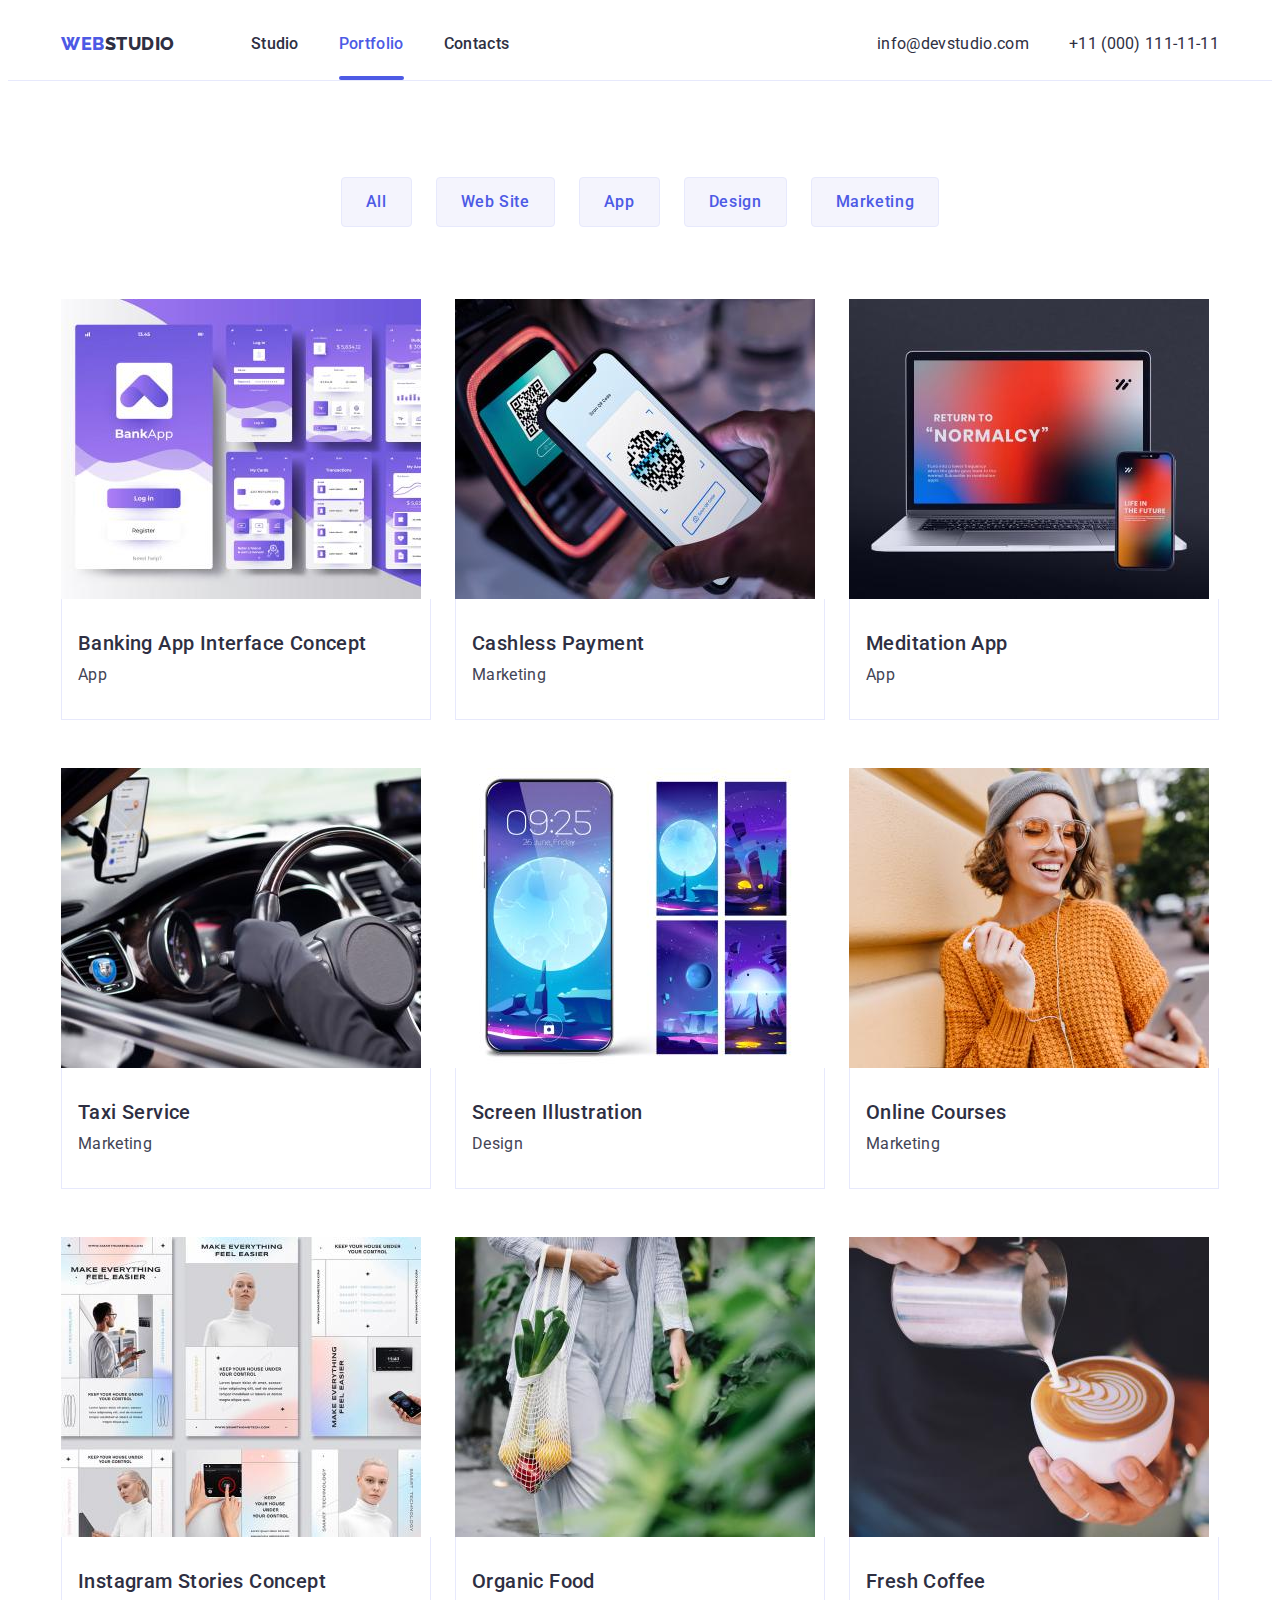
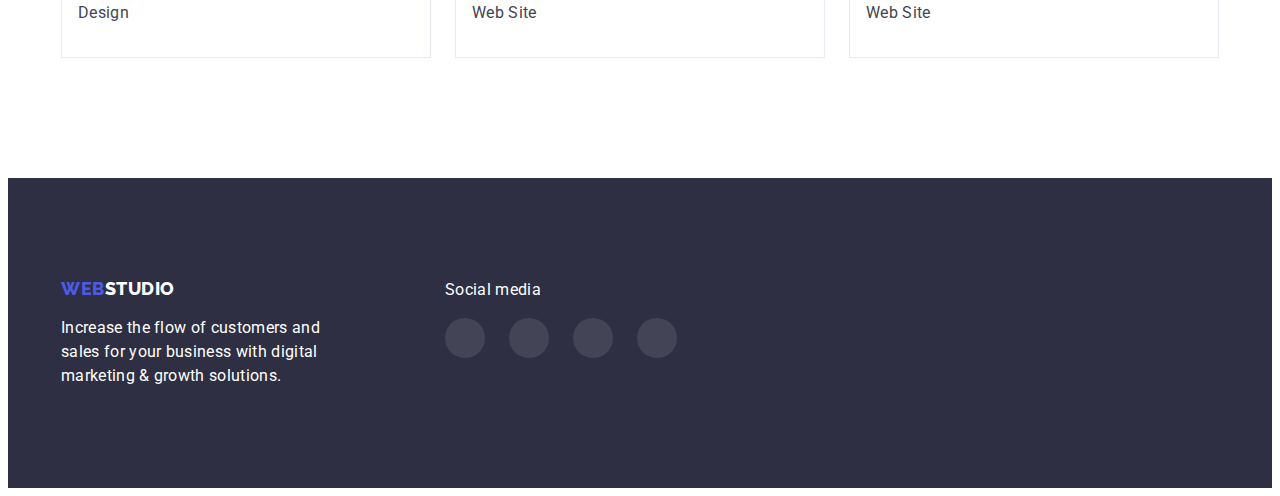
==== commit ebee111c: "update" ====
--- a/portfolio.html
+++ b/portfolio.html
@@ -21,7 +21,7 @@
             <a href="./index.html" class="logo-link link">Web<span class="logo-part">Studio</span></a>
             <ul class="header-list list">
                 <li><a href="./index.html" class="header-item link">Studio</a></li>
-                <li><a href="./portfolio.html" class="header-item link">Portfolio</a></li>
+                <li><a href="./portfolio.html" class="header-item link current">Portfolio</a></li>
                 <li><a href="#" class="header-item link">Contacts</a></li>
             </ul>
         </nav>
@@ -34,7 +34,7 @@
     </div>
 </header>
 <main>
-    <section class="btn-section">
+    <section class="portfolio-section">
         <div class="container">
         <h1 class="visually-hidden">Our portfolio</h1>
 <ul class="portfolio-btn-list list">
@@ -45,64 +45,125 @@
     <li><button type="button" class="portfolio-btn list ">Marketing</button></li>
 </ul>
 </div>
-</section>
-<section class="portfolio-section">
     <div class="container">
 <ul class="portfolio-cards list">
     <li class="portfolio-item">
-        <img src="./images/banking app.jpg" alt="banking app interface"  width="360">
+        <a href="" class="portfolio-link link">
+        <div class="portfolio-top-wrap">
+            <img src="./images/banking app.jpg" alt="banking app interface"  width="360">
+            <p class="portfolio-top-text">14 Stylish and User-Friendly App Design Concepts · Task Manager App · Calorie Tracker App · Exotic Fruit Ecommerce App ·
+            Cloud Storage App
+            </p>
+        </div>
         <div class="portfolio-sublist">    
         <h2 class="portfolio-list-title">Banking App Interface Concept</h2>
                 <p class="portfolio-text">App</p>
                 </div>
-    </li>
-    <li class="portfolio-item">
-        <img src="./images/cashless payment.jpg" alt="paying with phone" width="360">
+                </a>
+    </li>
+    <li class="portfolio-item">
+        <a href="" class="portfolio-link link">
+            <div class="portfolio-top-wrap">
+       <img src="./images/cashless payment.jpg" alt="paying with phone" width="360">
+        <p class="portfolio-top-text">14 Stylish and User-Friendly App Design Concepts · Task Manager App · Calorie Tracker App · Exotic Fruit Ecommerce App ·
+        Cloud Storage App
+        </p>
+        </div>
             <div class="portfolio-sublist"><h2 class="portfolio-list-title">Cashless Payment</h2>
                 <p class="portfolio-text">Marketing</p>
             </div>
-    </li>
-    <li class="portfolio-item">
+            </a>
+    </li>
+    <li class="portfolio-item">
+        <a href="" class="portfolio-link link">
+            <div class="portfolio-top-wrap">
         <img src="./images/meditation app.jpg" alt="laptop" width="360">
+        <p class="portfolio-top-text">14 Stylish and User-Friendly App Design Concepts · Task Manager App · Calorie Tracker App · Exotic Fruit Ecommerce App ·
+        Cloud Storage App
+        </p>
+        </div>
             <div class="portfolio-sublist"><h2 class="portfolio-list-title">Meditation App</h2>
                 <p class="portfolio-text">App</p>
             </div>
-    </li>
-    <li class="portfolio-item">
+            </a>
+    </li>
+    <li class="portfolio-item">
+        <a href="" class="portfolio-link link">
+            <div class="portfolio-top-wrap">
         <img src="./images/taxi.jpg" alt="car" width="360">
+        <p class="portfolio-top-text">14 Stylish and User-Friendly App Design Concepts · Task Manager App · Calorie Tracker App · Exotic Fruit Ecommerce App ·
+        Cloud Storage App
+        </p>
+        </div>
             <div class="portfolio-sublist"><h2 class="portfolio-list-title">Taxi Service</h2>
                 <p class="portfolio-text">Marketing</p>
             </div>
-    </li>
-    <li class="portfolio-item">
+            </a>
+    </li>
+    <li class="portfolio-item">
+         <a href="" class="portfolio-link link">
+            <div class="portfolio-top-wrap">
         <img src="./images/screen illustration.jpg" alt="phone" width="360">
+        <p class="portfolio-top-text">14 Stylish and User-Friendly App Design Concepts · Task Manager App · Calorie Tracker App · Exotic Fruit Ecommerce App ·
+        Cloud Storage App
+        </p>
+        </div>
             <div class="portfolio-sublist"><h2 class="portfolio-list-title">Screen Illustration</h2>
                 <p class="portfolio-text">Design</p>
             </div>
-    </li>
-    <li class="portfolio-item">
+            </a>
+    </li>
+    <li class="portfolio-item">
+         <a href="" class="portfolio-link link">
+            <div class="portfolio-top-wrap">
         <img src="./images/online courses.jpg" alt="smiling girl" width="360">
+        <p class="portfolio-top-text">14 Stylish and User-Friendly App Design Concepts · Task Manager App · Calorie Tracker App · Exotic Fruit Ecommerce App ·
+        Cloud Storage App
+        </p>
+        </div>
             <div class="portfolio-sublist"><h2 class="portfolio-list-title">Online Courses</h2>
                 <p class="portfolio-text">Marketing</p>
             </div>
-    </li>
-    <li class="portfolio-item">
+            </a>
+    </li>
+    <li class="portfolio-item">
+         <a href="" class="portfolio-link link">
+            <div class="portfolio-top-wrap">
         <img src="./images/instagram.jpg" alt="instagram designs" width="360">
+        <p class="portfolio-top-text">14 Stylish and User-Friendly App Design Concepts · Task Manager App · Calorie Tracker App · Exotic Fruit Ecommerce App ·
+        Cloud Storage App
+        </p>
+        </div>
             <div class="portfolio-sublist"><h2 class="portfolio-list-title">Instagram Stories Concept</h2>
                 <p class="portfolio-text">Design</p>
             </div>
-    </li>
-    <li class="portfolio-item">
+            </a>
+    </li>
+    <li class="portfolio-item">
+         <a href="" class="portfolio-link link">
+            <div class="portfolio-top-wrap">
         <img src="./images/organic food.jpg" alt="woman with fruits" width="360">
+        <p class="portfolio-top-text">14 Stylish and User-Friendly App Design Concepts · Task Manager App · Calorie Tracker App · Exotic Fruit Ecommerce App ·
+        Cloud Storage App
+        </p>
+        </div>
             <div class="portfolio-sublist"><h2 class="portfolio-list-title">Organic Food</h2>
                 <p class="portfolio-text">Web Site</p>
                 </div>
-    </li>
-    <li class="portfolio-item">
+                </a>
+    </li>
+    <li class="portfolio-item">
+        <a href="" class="portfolio-link link">
+            <div class="portfolio-top-wrap">
         <img src="./images/coffee.jpg" alt="coffee" width="360">
+        <p class="portfolio-top-text">14 Stylish and User-Friendly App Design Concepts · Task Manager App · Calorie Tracker App · Exotic Fruit Ecommerce App ·
+        Cloud Storage App
+        </p>
+        </div>
             <div class="portfolio-sublist"><h2 class="portfolio-list-title">Fresh Coffee</h2>
                 <p class="portfolio-text">Web Site</p>
                 </div>
+                </a>
     </li>
 </ul>
     </ul>
@@ -111,10 +172,39 @@
 </main>
 
 <footer class="footer">
-    <div class="container">
-    <a href="./index.html" class="footer-logo link">Web<span class="footer-logo-part">Studio</span></a>
-    <p class="footer-text">Increase the flow of customers and sales for your business with digital marketing & growth
-        solutions.</p>
+    <div class="container footer-section">
+        <div class="footer-part">
+            <a href="./index.html" class="footer-logo link">Web<span class="footer-logo-part">Studio</span></a>
+            <p class="footer-text">Increase the flow of customers and sales for your business with digital marketing &
+                growth solutions.</p>
+        </div>
+        <div class="footer-part-two">
+            <p class="part-text">Social media</p>
+            <ul class="footer-soc list">
+                <li class="footer-soc-item">
+                    <a href="" class="footer-soc-link link">
+                        <svg class="footer-soc-icon" width="16" height="16">
+                            <use href="./images/icomoon-soc/symbol-defs.svg#icon-instagram"></use>
+                        </svg>
+                    </a>
+                </li>
+                <li class="footer-soc-item"><a href="" class="footer-soc-link link">
+                        <svg class="footer-soc-icon" width="16" height="16">
+                            <use href="./images/icomoon-soc/symbol-defs.svg#icon-twitter"></use>
+                        </svg>
+                    </a></li>
+                <li class="footer-soc-item"><a href="" class="footer-soc-link link">
+                        <svg class="footer-soc-icon" width="16" height="16">
+                            <use href="./images/icomoon-soc/symbol-defs.svg#icon-facebook"></use>
+                        </svg>
+                    </a></li>
+                <li class="footer-soc-item"><a href="" class="footer-soc-link link">
+                        <svg class="footer-soc-icon" width="16" height="16">
+                            <use href="./images/icomoon-soc/symbol-defs.svg#icon-linkedin"></use>
+                        </svg>
+                    </a></li>
+            </ul>
+        </div>
     </div>
 </footer>
 </body>
--- a/css/styles.css
+++ b/css/styles.css
@@ -7,6 +7,10 @@
     --team-section-color:#F4F4FD;
     --secondary-text-color:#434455;
     --border-color:#E7E9FC;
+    --customers-border:#8E8F99;
+    --footer-icon-color:rgba(255, 255, 255, 0.1);
+    --footer-hover:#31D0AA;
+    --modal-color:#FCFCFC;
 }
 
 body {
@@ -16,6 +20,11 @@
 h1,h2,h3,p,ul {
     margin: 0;
     padding: 0;
+}
+img {
+    display: block;
+    max-width: 100%;
+    height: auto;
 }
 .list {
     list-style: none;
@@ -28,7 +37,10 @@
             padding: 0 15px;
             margin: 0 auto;
 }
-
+.header {
+    padding-top: 24px;
+        padding-bottom: 24px;
+}
 .visually-hidden {
     position: absolute;
     white-space: nowrap;
@@ -55,8 +67,6 @@
 .header-list {
     display:flex;
     gap: 40px;
-    padding-top: 24px;
-        padding-bottom: 24px;
     
 }
 
@@ -68,12 +78,11 @@
         letter-spacing: 0.03em;
         text-transform: uppercase;
         color: var(--accent-color);
-       
+       margin-right: 76px;
 }
 
 .logo-part {
     color: var(--primary-text-color);
-    padding-right: 76px;
 }
 
 .header-item {
@@ -82,11 +91,26 @@
 font-size: 16px;
 line-height: 1.5;
 letter-spacing: 0.02em;
+transition: 250ms cubic-bezier(0.4, 0, 0.2, 1);
 }
 
 .header-item:hover,
 .header-item:focus {
 color: var(--accent-color);
+}
+.current {
+    color: var(--accent-color);
+    position: relative;
+}
+.current::after {
+    content: '';
+    position: absolute;
+    width: 100%;
+    height: 4px;
+    left: 0px;
+    top:42px;
+    border-radius: 2px;
+    background-color: var(--accent-color);
 }
 .header-contacts {
     display: flex;
@@ -102,9 +126,11 @@
 }
 .header-mail {
     color: var(--primary-text-color);
+    transition: 250ms cubic-bezier(0.4, 0, 0.2, 1);
 }
 .header-phone {
     color: var(--primary-text-color);
+    transition: 250ms cubic-bezier(0.4, 0, 0.2, 1);
 }
 .header-mail:hover,
 .header-mail:focus {
@@ -118,18 +144,28 @@
 
 .hero-section {
     background-color:var(--background-title-color);
+    background-image: linear-gradient(rgba(46, 47, 66, 0.7),rgba(46, 47, 66, 0.7)),url(../images/hero-bg.jpg);
+    background-repeat:no-repeat;
+    max-width: 1440px;
+    margin-left: auto;
+    margin-right: auto;
+    background-repeat: no-repeat;
+    background-size:cover;
+    background-position: center;
     text-align: center;
     padding-top: 188px;
     padding-bottom: 188px;
-}
+    display: flex;
+}
+
 .hero-title {
     margin-bottom: 48px;
+    max-width: 500px;
         font-size: 56px;
         letter-spacing: 0.02em;
-        text-align: center;
         color: var(--title-text-color);
         line-height: 1.07;
-     
+justify-content: center;
 }
 .hero-btn {
     padding: 16px 32px;
@@ -143,20 +179,36 @@
     color: var(--title-text-color);
     background-color: var(--accent-color);
     font-family:'Roboto',sans-serif ;
+    transition: 250ms cubic-bezier(0.4, 0, 0.2, 1);
 }
 .hero-btn:hover,
 .hero-btn:focus {
     background-color: var(--btn-hover-color);
 }
-.section-features {
-    display: flex;
-    gap: 24px;
+.strategy-section {
     padding-top: 120px;
     padding-bottom: 120px;
 }
+.section-features {
+    display: flex;
+    gap: 24px;
+}
 .section-list {
     flex-basis: calc((100% - 3*24px)/4);
-}
+    width: 264px;
+    border-radius: 4px;
+}
+
+.icon-sub {
+    height:112px;
+    background-color: var(--team-section-color);
+    display: flex;
+    align-items: center;
+    justify-content: center;
+    border-radius: 4px;
+    margin-bottom: 8px;
+}
+
 .section-title {
     margin-bottom: 8px;
         font-weight: 500;
@@ -170,10 +222,10 @@
         letter-spacing: 0.02em;
         color: var(--secondary-text-color)
 }
-.section-two{
+.section-doing{
     padding-bottom: 120px;
 }
-.second-title {
+.doing-title {
     margin-bottom: 72px;
         font-size: 36px;
         line-height: 1.11;
@@ -181,7 +233,7 @@
         text-transform: capitalize;
         text-align: center;
 }
-.second-section {
+.doing-section {
     display: flex;
     gap: 24px;
     justify-content:center;
@@ -202,6 +254,11 @@
         text-align: center;
         line-height: 1.11;
 }
+.cards {
+    background-color: var(--title-text-color);
+    box-shadow: 0px 1px 6px rgba(46, 47, 66, 0.08), 0px 1px 1px rgba(46, 47, 66, 0.16), 0px 2px 1px rgba(46, 47, 66, 0.08);
+    border-radius: 0px 0px 4px 4px;
+}
 .team-cards {
     display: flex;
     gap: 24px;
@@ -210,8 +267,8 @@
     text-align: center;
 }
 .team-sub-section {
-padding-top: 32px;
-padding-bottom: 32px;
+padding: 32px 16px 32px 16px;
+
 }
 .team-names {
     margin-bottom: 8px;
@@ -226,11 +283,74 @@
         line-height: 1.5;
         letter-spacing: 0.02em;
         color: var(--secondary-text-color);
-}
-.cards {
-    background-color: var(--title-text-color);
-    box-shadow: 0px 1px 6px rgba(46, 47, 66, 0.08), 0px 1px 1px rgba(46, 47, 66, 0.16), 0px 2px 1px rgba(46, 47, 66, 0.08);
-}
+        margin-bottom: 8px;
+}
+.team-cards-soc {
+    display: flex;
+    justify-content: center;
+    gap: 24px;
+}
+
+.cards-soc-item {
+    width: 40px;
+    height: 40px;
+}
+
+.cards-soc-link {
+    width: 100%;
+    height: 100%;
+    background-color: var(--accent-color);
+    display: flex;
+    border-radius: 50%;
+align-items: center;
+justify-content: center;
+transition: background-color 250ms cubic-bezier(0.4, 0, 0.2, 1);
+}
+.cards-soc-link:is(:hover,:focus){
+    background-color:var(--btn-hover-color);
+}
+.customers {
+    padding-top: 130px;
+    padding-bottom: 120px;
+}
+.customers-title {
+    margin-bottom: 72px;
+    font-size: 36px;
+        line-height: 1.11;
+        text-align: center;
+            letter-spacing: 0.02em;
+            text-transform: capitalize;
+}
+
+.customers-list {
+    display: flex;
+    gap: 24px;
+}
+
+.customers-item {
+    width: calc((100% - 120px) / 6);
+        height: 88px;
+}
+
+.customers-link {
+    width: 100%;
+    height: 100%;
+border: 1px solid var(--customers-border);
+border-radius: 4px;
+display: flex;
+align-items: center;
+justify-content: center;
+color: var(--customers-border);
+transition: border-color 250ms cubic-bezier(0.4, 0, 0.2, 1), color 250ms cubic-bezier(0.4, 0, 0.2, 1);
+}
+.customers-icon {
+    fill:currentColor;
+}
+.customers-link:is(:hover, :focus) {
+    border-color: var(--btn-hover-color);
+    color:var(--btn-hover-color);
+}
+
 .footer {
     padding-top: 100px;
     padding-bottom: 100px;
@@ -242,7 +362,8 @@
         font-weight: 800;
         font-size: 18px;
         letter-spacing: 0.03em;;
-        line-height: 1.16
+        line-height: 1.16;
+        text-transform: uppercase;
     }
 
 .footer-logo-part {
@@ -256,17 +377,61 @@
         line-height: 1.5;
         letter-spacing: 0.02em;
 }
+.footer-section {
+    display: flex;
+    gap: 120px;
+    align-items: baseline;
+}
+.footer-soc {
+    display: flex;
+        justify-content: center;
+        gap: 24px;
+}
+
+.footer-soc-item {
+    width: 40px;
+        height: 40px;
+}
+
+.footer-soc-link {
+    width: 100%;
+        height: 100%;
+        background-color: var(--footer-icon-color);
+        display: flex;
+        border-radius: 50%;
+        align-items: center;
+        justify-content: center;
+    transition: background-color 250ms cubic-bezier(0.4, 0, 0.2, 1);
+}
+.footer-soc-link:is(:hover, :focus) {
+    background-color: var(--footer-hover);
+}
+.footer-soc-icon {
+    width: 24px;
+    height: 24px;
+}
+.part-text {
+    margin-bottom: 16px;
+    color: var(--title-text-color);
+    font-size: 16px;
+        line-height: 1.5;
+        letter-spacing: 0.02em;
+}
 .header-portfolio {
     border-bottom: 1px solid var(--border-color);
-}
-.btn-section {
-    padding-top: 96px;
-    padding-bottom: 72px;
-}
+    padding-top: 24px;
+        padding-bottom: 24px;
+}
+.portfolio-section {
+padding-top: 96px;
+padding-bottom: 120px;
+}
+
 .portfolio-btn-list {
     display: flex;
     justify-content: center;
     gap: 24px;
+    margin-bottom: 72px;
 }
 .portfolio-btn {
     padding:12px 24px;
@@ -280,15 +445,16 @@
         line-height: 1.5;
         letter-spacing: 0.04em;
         cursor: pointer;
+        transition: 250ms cubic-bezier(0.4, 0, 0.2, 1);
 }
 .portfolio-btn:hover,
 .portfolio-btn:focus {
     color:var(--title-text-color);
     background-color: var(--btn-hover-color);
-}
-.portfolio-section {
-padding-bottom: 120px;
-}
+    box-shadow: 0px 3px 1px rgba(0, 0, 0, 0.1), 0px 2px 1px rgba(0, 0, 0, 0.08), 0px 2px 2px rgba(0, 0, 0, 0.12);
+    border-color: var(--btn-hover-color);
+}
+
 .portfolio-cards {
     display: flex;
     flex-wrap: wrap;
@@ -298,8 +464,38 @@
 .portfolio-item {
     flex-basis: calc((100% - 2*24px)/3);
 }
+.portfolio-item:is(:hover,:focus) .portfolio-top-text {
+    transform: translateY(0);
+}
+.portfolio-top-wrap {
+    position: relative;
+    overflow: hidden;
+}
+.portfolio-top-text {
+    position: absolute;
+    top:0;
+    padding:32px 40px 164px 32px;
+    font-size: 16px;
+    line-height: 1.5;
+    letter-spacing: 0.02em;
+    color: var(--team-section-color);
+    background-color: var(--accent-color);
+    background-image: linear-gradient(0deg, rgba(77, 90, 229, 0.1), rgba(77, 90, 229, 0.1)),
+        url(4);
+        height: 100%;
+        transform: translateY(100%);
+        transition: transform 250ms cubic-bezier(0.4, 0, 0.2, 1);
+}
+.portfolio-link {
+    color: var(--primary-text-color);
+display: block;
+}
+.portfolio-link:hover{
+        box-shadow: 0px 1px 6px rgba(46, 47, 66, 0.08), 0px 1px 1px rgba(46, 47, 66, 0.16), 0px 2px 1px rgba(46, 47, 66, 0.08);
+}
 .portfolio-sublist {
-border-bottom: 1px solid var(--border-color);
+border: 1px solid var(--border-color);
+border-top: 0;
 padding-top: 32px;
 padding-bottom: 32px;
 padding-left: 16px;
@@ -316,4 +512,52 @@
     color: var(--secondary-text-color);
     line-height: 1.5;
         letter-spacing: 0.02em;
-}+}
+
+.backdrop {
+    position: fixed;
+    top: 0;
+    width: 100%;
+    height: 100%;
+    background-color:rgba(46, 47, 66, 0.4);
+    transition: opacity 250ms cubic-bezier(0.4, 0, 0.2, 1),visibility 250ms cubic-bezier(0.4, 0, 0.2, 1);
+}
+.is-hidden {
+    opacity: 0;
+    visibility: hidden;
+    pointer-events: none;
+}
+.modal {
+    position: absolute;
+    top: 50%;
+    left: 50%;
+    transform: translate(-50%, -50%);
+    width: 408px;
+    min-height: 576px;
+    background-color:var(--modal-color);
+    border-radius: 4px;
+    padding: 24px;
+}
+
+.modal-close {
+    width: 24px;
+    height: 24px;
+    border: 1px solid rgba(0, 0, 0, 0.1);
+    border-radius: 50%;
+    color: var(--primary-text-color);
+    background-color: var(--border-color);
+    display: block;
+    margin-left: auto;
+    justify-content: center;
+}
+.modal-link {
+    width: 100%;
+        height: 100%;
+        display: flex;
+        align-items: center;
+            justify-content: center;
+            transition: background-color 250ms cubic-bezier(0.4, 0, 0.2, 1);
+            padding: 0;
+}
+
+
